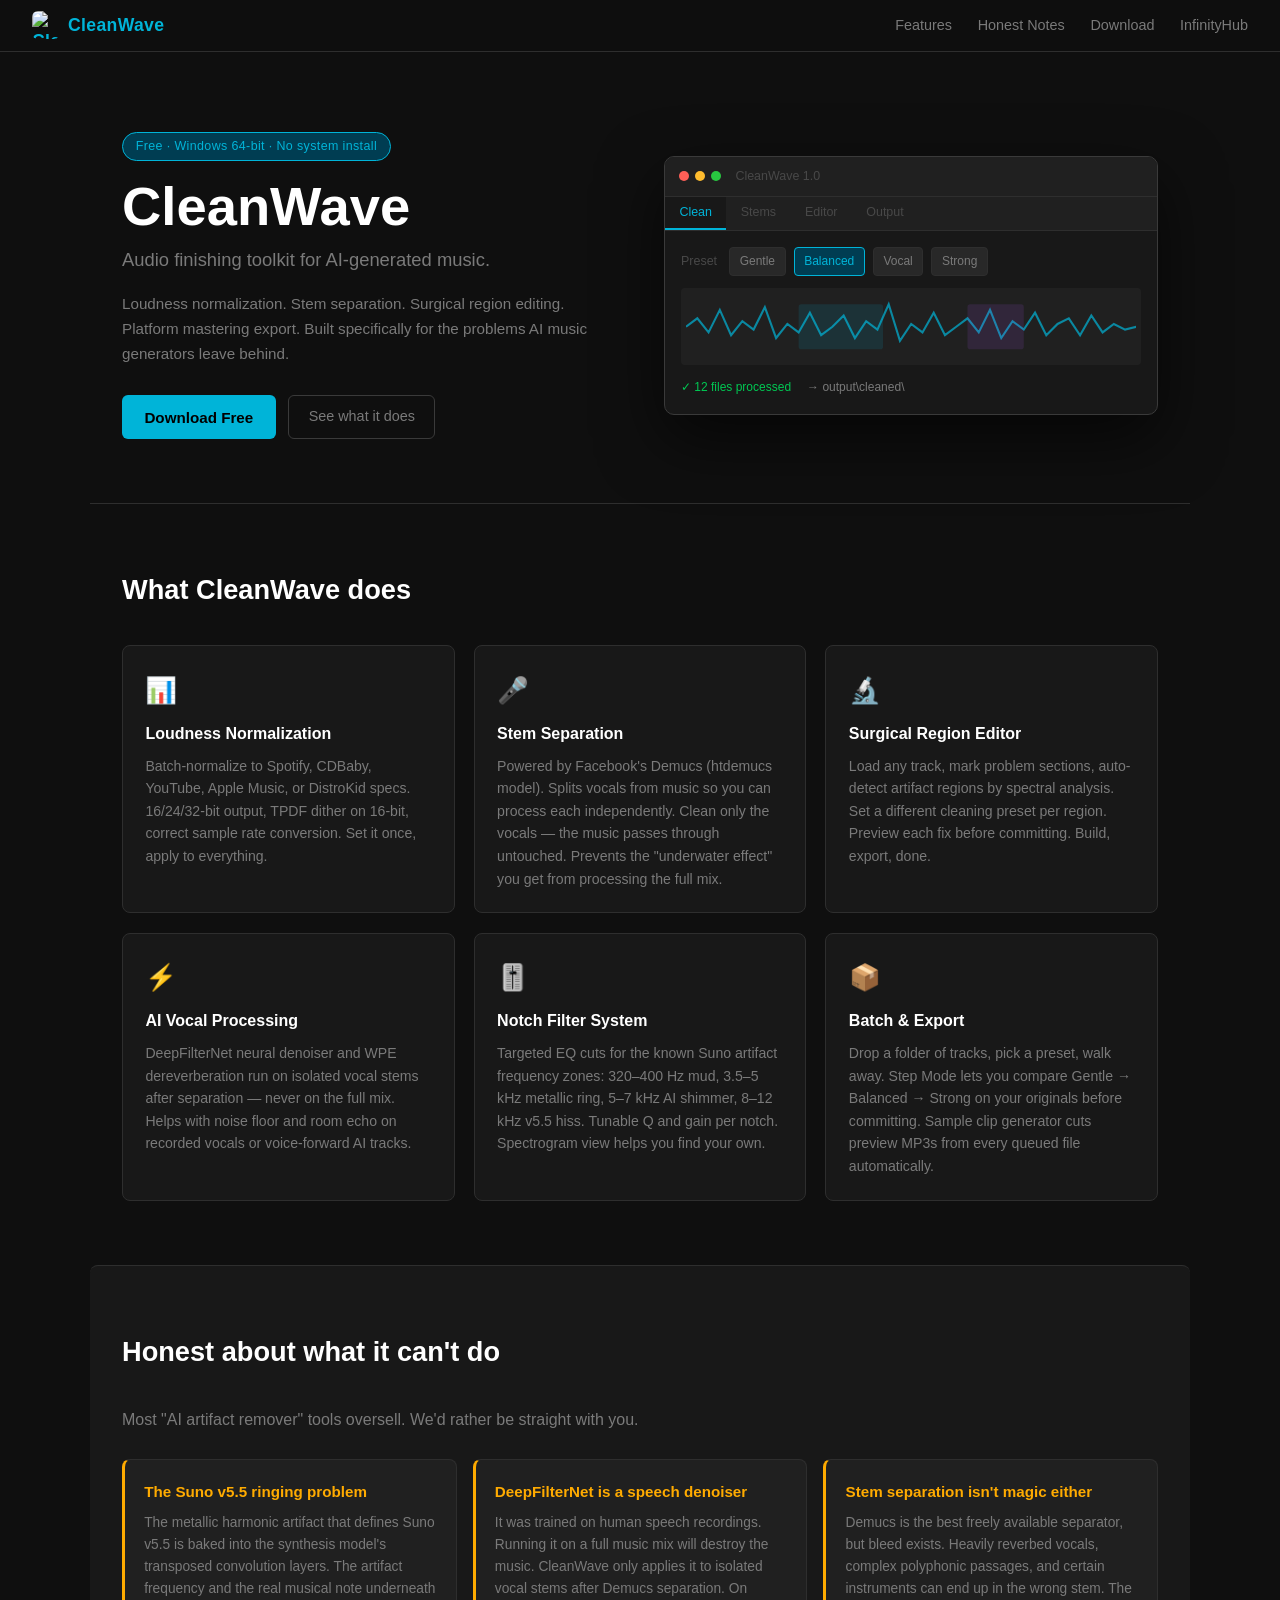
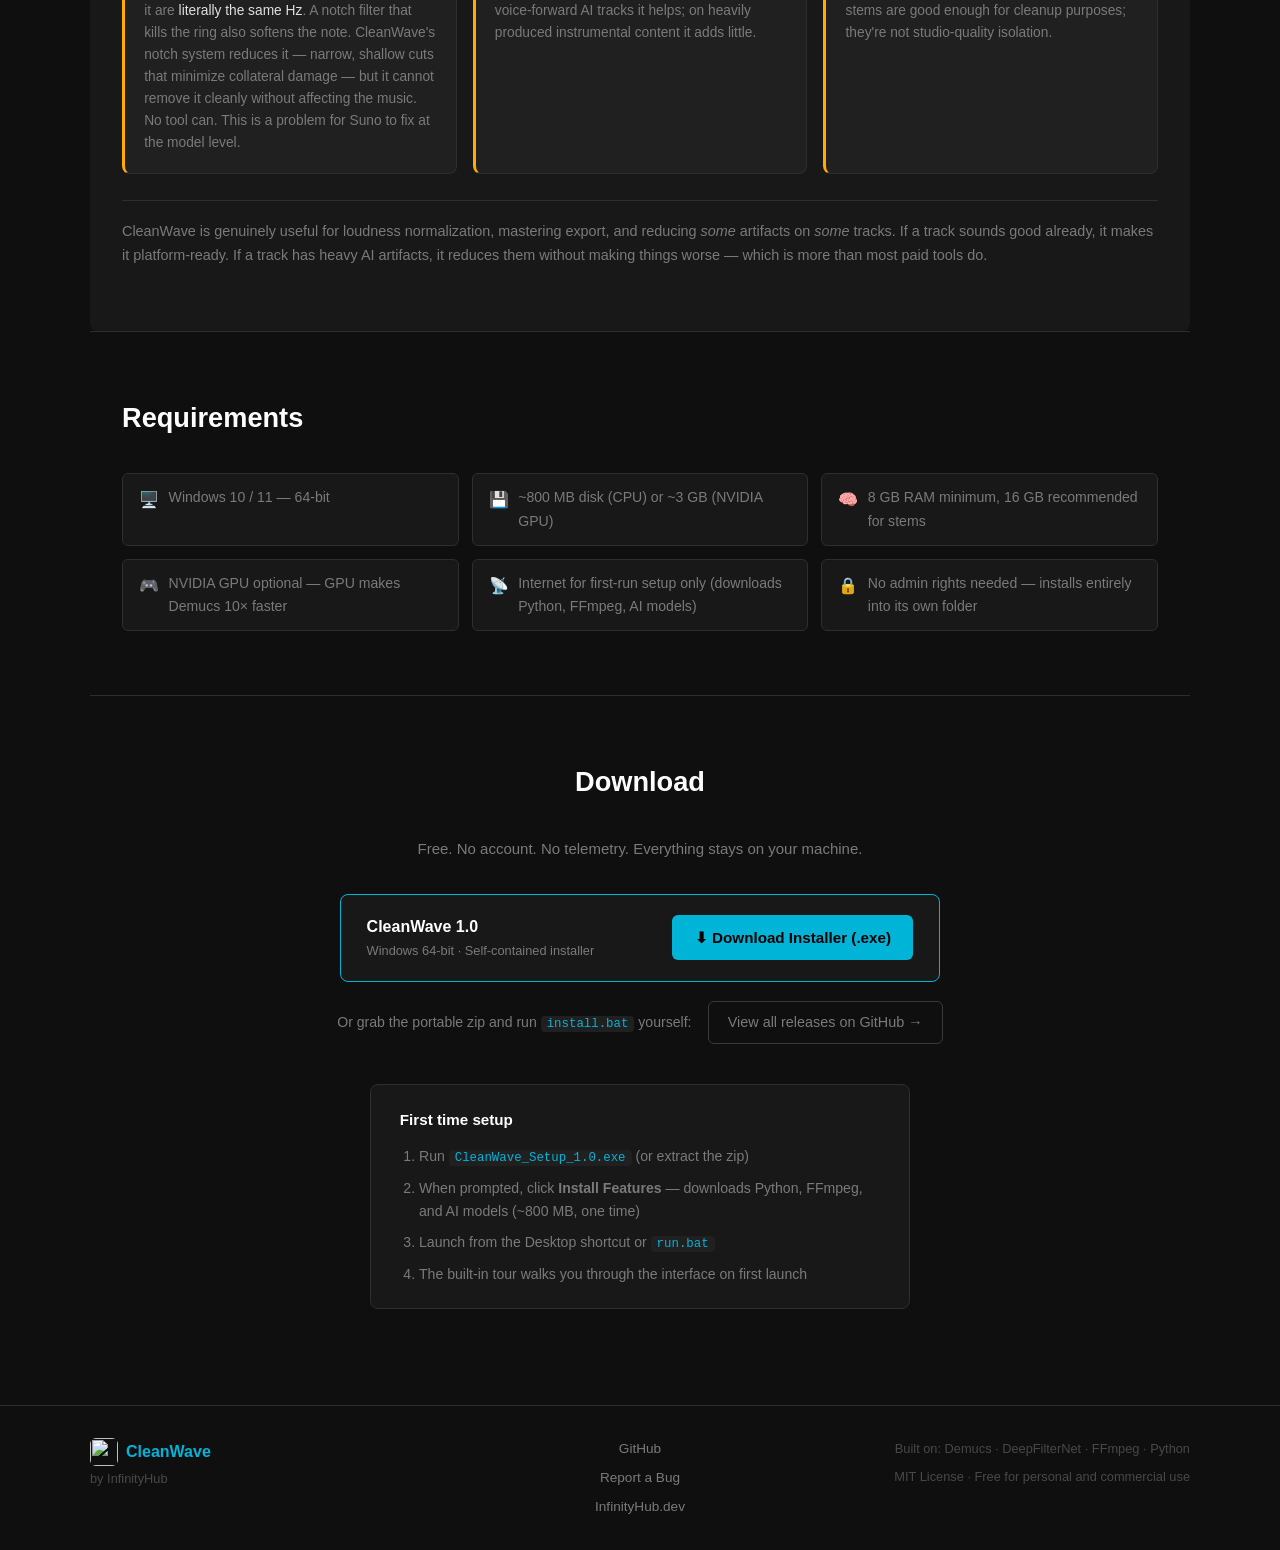
==== index.html @ 26fc247f "Add files via upload" ====
<!DOCTYPE html>
<html lang="en">
<head>
  <meta charset="UTF-8" />
  <meta name="viewport" content="width=device-width, initial-scale=1.0" />
  <title>CleanWave — Audio Finishing for AI Music</title>
  <meta name="description" content="CleanWave is a free Windows toolkit for finishing AI-generated music. Loudness normalization, stem separation, surgical editing, and mastering export." />
  <!-- Open Graph -->
  <meta property="og:title" content="CleanWave — Audio Finishing for AI Music" />
  <meta property="og:description" content="Free Windows toolkit for finishing AI-generated music. Loudness normalization, stem separation, surgical editing, and mastering export." />
  <meta property="og:image" content="https://cleanwave.infinityhub.dev/assets/og-image.png" />
  <meta property="og:url" content="https://cleanwave.infinityhub.dev" />
  <meta property="og:type" content="website" />
  <meta name="twitter:card" content="summary_large_image" />
  <link rel="stylesheet" href="style.css" />
  <link rel="icon" type="image/png" href="assets/favicon.png" />
</head>
<body>

  <!-- ── Nav ──────────────────────────────────────────────────────────── -->
  <nav>
    <a href="#" class="nav-logo">
      <img src="assets/logo.png" alt="CleanWave" class="nav-logo-img" />
      CleanWave
    </a>
    <div class="nav-links">
      <a href="#features">Features</a>
      <a href="#honest">Honest Notes</a>
      <a href="#download">Download</a>
      <a href="https://infinityhub.dev" target="_blank">InfinityHub</a>
    </div>
  </nav>

  <!-- ── Hero ─────────────────────────────────────────────────────────── -->
  <section class="hero">
    <div class="hero-inner">
      <div class="badge">Free · Windows 64-bit · No system install</div>
      <h1>CleanWave</h1>
      <p class="tagline">Audio finishing toolkit for AI-generated music.</p>
      <p class="sub">
        Loudness normalization. Stem separation. Surgical region editing.
        Platform mastering export. Built specifically for the problems
        AI music generators leave behind.
      </p>
      <div class="hero-actions">
        <a href="#download" class="btn-primary">Download Free</a>
        <a href="#features" class="btn-secondary">See what it does</a>
      </div>
    </div>
    <div class="hero-visual" aria-hidden="true">
      <div class="mock-window">
        <div class="mock-titlebar">
          <span class="mock-dot red"></span>
          <span class="mock-dot amber"></span>
          <span class="mock-dot green"></span>
          <span class="mock-title">CleanWave 1.0</span>
        </div>
        <div class="mock-tabs">
          <span class="mock-tab active">Clean</span>
          <span class="mock-tab">Stems</span>
          <span class="mock-tab">Editor</span>
          <span class="mock-tab">Output</span>
        </div>
        <div class="mock-body">
          <div class="mock-preset-row">
            <span class="mock-label">Preset</span>
            <span class="mock-chip">Gentle</span>
            <span class="mock-chip active">Balanced</span>
            <span class="mock-chip">Vocal</span>
            <span class="mock-chip">Strong</span>
          </div>
          <div class="mock-waveform">
            <svg viewBox="0 0 320 48" xmlns="http://www.w3.org/2000/svg">
              <polyline points="0,24 8,18 16,28 24,12 32,30 40,20 48,26 56,10 64,32 72,22 80,28 88,14 96,30 104,24 112,16 120,32 128,20 136,26 144,8 152,34 160,22 168,28 176,14 184,30 192,24 200,18 208,28 216,12 224,32 232,20 240,26 248,14 256,30 264,22 272,18 280,30 288,16 296,28 304,22 312,26 320,24"
                fill="none" stroke="#00b4d8" stroke-width="1.5" opacity="0.7"/>
              <rect x="80" y="8" width="60" height="32" fill="#00b4d8" opacity="0.12" rx="2"/>
              <rect x="200" y="8" width="40" height="32" fill="#a855f7" opacity="0.12" rx="2"/>
            </svg>
          </div>
          <div class="mock-stat-row">
            <span class="mock-stat green">✓ 12 files processed</span>
            <span class="mock-stat">→ output\cleaned\</span>
          </div>
        </div>
      </div>
    </div>
  </section>

  <!-- ── Features ─────────────────────────────────────────────────────── -->
  <section id="features" class="section">
    <h2>What CleanWave does</h2>
    <div class="feature-grid">

      <div class="feature-card">
        <div class="feat-icon">📊</div>
        <h3>Loudness Normalization</h3>
        <p>Batch-normalize to Spotify, CDBaby, YouTube, Apple Music, or DistroKid specs.
           16/24/32-bit output, TPDF dither on 16-bit, correct sample rate conversion.
           Set it once, apply to everything.</p>
      </div>

      <div class="feature-card">
        <div class="feat-icon">🎤</div>
        <h3>Stem Separation</h3>
        <p>Powered by Facebook's Demucs (htdemucs model). Splits vocals from music so
           you can process each independently. Clean only the vocals — the music
           passes through untouched. Prevents the "underwater effect" you get from
           processing the full mix.</p>
      </div>

      <div class="feature-card">
        <div class="feat-icon">🔬</div>
        <h3>Surgical Region Editor</h3>
        <p>Load any track, mark problem sections, auto-detect artifact regions by
           spectral analysis. Set a different cleaning preset per region. Preview
           each fix before committing. Build, export, done.</p>
      </div>

      <div class="feature-card">
        <div class="feat-icon">⚡</div>
        <h3>AI Vocal Processing</h3>
        <p>DeepFilterNet neural denoiser and WPE dereverberation run on isolated vocal
           stems after separation — never on the full mix. Helps with noise floor and
           room echo on recorded vocals or voice-forward AI tracks.</p>
      </div>

      <div class="feature-card">
        <div class="feat-icon">🎚️</div>
        <h3>Notch Filter System</h3>
        <p>Targeted EQ cuts for the known Suno artifact frequency zones:
           320–400 Hz mud, 3.5–5 kHz metallic ring, 5–7 kHz AI shimmer,
           8–12 kHz v5.5 hiss. Tunable Q and gain per notch.
           Spectrogram view helps you find your own.</p>
      </div>

      <div class="feature-card">
        <div class="feat-icon">📦</div>
        <h3>Batch &amp; Export</h3>
        <p>Drop a folder of tracks, pick a preset, walk away.
           Step Mode lets you compare Gentle → Balanced → Strong on your originals
           before committing. Sample clip generator cuts preview MP3s from every
           queued file automatically.</p>
      </div>

    </div>
  </section>

  <!-- ── Honest notes ──────────────────────────────────────────────────── -->
  <section id="honest" class="section honest-section">
    <h2>Honest about what it can't do</h2>
    <p class="honest-intro">
      Most "AI artifact remover" tools oversell. We'd rather be straight with you.
    </p>
    <div class="honest-grid">
      <div class="honest-card">
        <h3>The Suno v5.5 ringing problem</h3>
        <p>The metallic harmonic artifact that defines Suno v5.5 is baked into the
           synthesis model's transposed convolution layers. The artifact frequency and
           the real musical note underneath it are <em>literally the same Hz</em>. A notch
           filter that kills the ring also softens the note. CleanWave's notch system
           reduces it — narrow, shallow cuts that minimize collateral damage — but it
           cannot remove it cleanly without affecting the music. No tool can. This is
           a problem for Suno to fix at the model level.</p>
      </div>
      <div class="honest-card">
        <h3>DeepFilterNet is a speech denoiser</h3>
        <p>It was trained on human speech recordings. Running it on a full music mix
           will destroy the music. CleanWave only applies it to isolated vocal stems
           after Demucs separation. On voice-forward AI tracks it helps; on heavily
           produced instrumental content it adds little.</p>
      </div>
      <div class="honest-card">
        <h3>Stem separation isn't magic either</h3>
        <p>Demucs is the best freely available separator, but bleed exists. Heavily
           reverbed vocals, complex polyphonic passages, and certain instruments can
           end up in the wrong stem. The stems are good enough for cleanup purposes;
           they're not studio-quality isolation.</p>
      </div>
    </div>
    <p class="honest-close">
      CleanWave is genuinely useful for loudness normalization, mastering export, and
      reducing <em>some</em> artifacts on <em>some</em> tracks. If a track sounds good
      already, it makes it platform-ready. If a track has heavy AI artifacts, it
      reduces them without making things worse — which is more than most paid tools do.
    </p>
  </section>

  <!-- ── Requirements ─────────────────────────────────────────────────── -->
  <section class="section req-section">
    <h2>Requirements</h2>
    <div class="req-grid">
      <div class="req-item">
        <span class="req-icon">🖥️</span>
        <span>Windows 10 / 11 — 64-bit</span>
      </div>
      <div class="req-item">
        <span class="req-icon">💾</span>
        <span>~800 MB disk (CPU) or ~3 GB (NVIDIA GPU)</span>
      </div>
      <div class="req-item">
        <span class="req-icon">🧠</span>
        <span>8 GB RAM minimum, 16 GB recommended for stems</span>
      </div>
      <div class="req-item">
        <span class="req-icon">🎮</span>
        <span>NVIDIA GPU optional — GPU makes Demucs 10× faster</span>
      </div>
      <div class="req-item">
        <span class="req-icon">📡</span>
        <span>Internet for first-run setup only (downloads Python, FFmpeg, AI models)</span>
      </div>
      <div class="req-item">
        <span class="req-icon">🔒</span>
        <span>No admin rights needed — installs entirely into its own folder</span>
      </div>
    </div>
  </section>

  <!-- ── Download ──────────────────────────────────────────────────────── -->
  <section id="download" class="section download-section">
    <h2>Download</h2>
    <p>Free. No account. No telemetry. Everything stays on your machine.</p>

    <div class="download-box">
      <div class="dl-info">
        <span class="dl-name">CleanWave 1.0</span>
        <span class="dl-meta">Windows 64-bit · Self-contained installer</span>
      </div>
      <a href="https://github.com/contactinfinitysolutionsllc-ops/CleanWave/releases/latest/download/CleanWave_Setup_1.0.exe"
         class="btn-primary dl-btn">
        ⬇ Download Installer (.exe)
      </a>
    </div>

    <div class="dl-alt">
      <p>Or grab the portable zip and run <code>install.bat</code> yourself:</p>
      <a href="https://github.com/contactinfinitysolutionsllc-ops/CleanWave/releases/latest"
         class="btn-secondary">View all releases on GitHub →</a>
    </div>

    <div class="setup-steps">
      <h3>First time setup</h3>
      <ol>
        <li>Run <code>CleanWave_Setup_1.0.exe</code> (or extract the zip)</li>
        <li>When prompted, click <strong>Install Features</strong> — downloads Python, FFmpeg, and AI models (~800 MB, one time)</li>
        <li>Launch from the Desktop shortcut or <code>run.bat</code></li>
        <li>The built-in tour walks you through the interface on first launch</li>
      </ol>
    </div>
  </section>

  <!-- ── Footer ───────────────────────────────────────────────────────── -->
  <footer>
    <div class="footer-inner">
      <div class="footer-left">
        <span class="footer-logo">
          <img src="assets/logo.png" alt="" class="nav-logo-img" />
          CleanWave
        </span>
        <span class="footer-sub">by <a href="https://infinityhub.dev" target="_blank">InfinityHub</a></span>
      </div>
      <div class="footer-links">
        <a href="https://github.com/contactinfinitysolutionsllc-ops/CleanWave" target="_blank">GitHub</a>
        <a href="https://github.com/contactinfinitysolutionsllc-ops/CleanWave/issues" target="_blank">Report a Bug</a>
        <a href="https://infinityhub.dev" target="_blank">InfinityHub.dev</a>
      </div>
      <div class="footer-right">
        <p>Built on: <a href="https://github.com/facebookresearch/demucs" target="_blank">Demucs</a> ·
           <a href="https://github.com/Rikorose/DeepFilterNet" target="_blank">DeepFilterNet</a> ·
           <a href="https://ffmpeg.org" target="_blank">FFmpeg</a> · Python</p>
        <p class="footer-license">MIT License · Free for personal and commercial use</p>
      </div>
    </div>
  </footer>

</body>
</html>
---- style.css ----
/* ── Reset & base ─────────────────────────────────────────────────────── */
*, *::before, *::after { box-sizing: border-box; margin: 0; padding: 0; }

:root {
  --bg:         #0f0f0f;
  --panel:      #181818;
  --panel2:     #202020;
  --panel3:     #282828;
  --border:     #2e2e2e;
  --border2:    #3a3a3a;
  --accent:     #00b4d8;
  --accent-dim: #003d52;
  --purple:     #a855f7;
  --green:      #00c853;
  --amber:      #ffab00;
  --red:        #ff4444;
  --txt:        #e0e0e0;
  --txt2:       #7a7a7a;
  --txt3:       #484848;
  --radius:     8px;
  --font:       -apple-system, BlinkMacSystemFont, "Segoe UI", Roboto, sans-serif;
  --mono:       "Courier New", "Consolas", monospace;
}

html { scroll-behavior: smooth; }

body {
  background: var(--bg);
  color: var(--txt);
  font-family: var(--font);
  font-size: 15px;
  line-height: 1.65;
  -webkit-font-smoothing: antialiased;
}

a { color: var(--accent); text-decoration: none; }
a:hover { text-decoration: underline; }
code {
  font-family: var(--mono);
  background: var(--panel2);
  color: var(--accent);
  padding: 1px 6px;
  border-radius: 4px;
  font-size: 0.88em;
}

/* ── Nav ──────────────────────────────────────────────────────────────── */
nav {
  position: sticky;
  top: 0;
  z-index: 100;
  display: flex;
  align-items: center;
  justify-content: space-between;
  padding: 0 2rem;
  height: 52px;
  background: rgba(15,15,15,0.92);
  backdrop-filter: blur(12px);
  border-bottom: 1px solid var(--border);
}

.nav-logo {
  display: flex;
  align-items: center;
  gap: 0.5rem;
  font-size: 1.1rem;
  font-weight: 700;
  color: var(--accent);
  letter-spacing: 0.02em;
  text-decoration: none;
}
.nav-logo:hover { text-decoration: none; }
.nav-logo-img {
  width: 28px;
  height: 28px;
  border-radius: 6px;
  object-fit: cover;
}

.nav-links { display: flex; gap: 1.6rem; }
.nav-links a {
  color: var(--txt2);
  font-size: 0.9rem;
  transition: color 0.15s;
}
.nav-links a:hover { color: var(--txt); text-decoration: none; }

/* ── Buttons ──────────────────────────────────────────────────────────── */
.btn-primary {
  display: inline-block;
  background: var(--accent);
  color: #000;
  font-weight: 700;
  font-size: 0.95rem;
  padding: 0.6rem 1.4rem;
  border-radius: 6px;
  transition: background 0.15s, transform 0.1s;
}
.btn-primary:hover {
  background: #00caf0;
  text-decoration: none;
  transform: translateY(-1px);
}

.btn-secondary {
  display: inline-block;
  background: transparent;
  color: var(--txt2);
  font-size: 0.9rem;
  padding: 0.55rem 1.2rem;
  border: 1px solid var(--border2);
  border-radius: 6px;
  transition: color 0.15s, border-color 0.15s;
}
.btn-secondary:hover {
  color: var(--txt);
  border-color: var(--txt2);
  text-decoration: none;
}

/* ── Hero ─────────────────────────────────────────────────────────────── */
.hero {
  display: grid;
  grid-template-columns: 1fr 1fr;
  gap: 3rem;
  align-items: center;
  max-width: 1100px;
  margin: 0 auto;
  padding: 5rem 2rem 4rem;
}

.badge {
  display: inline-block;
  font-size: 0.78rem;
  color: var(--accent);
  background: var(--accent-dim);
  border: 1px solid var(--accent);
  border-radius: 20px;
  padding: 0.2rem 0.8rem;
  margin-bottom: 1rem;
  letter-spacing: 0.03em;
}

.hero h1 {
  font-size: clamp(2.4rem, 5vw, 3.4rem);
  font-weight: 800;
  line-height: 1.1;
  color: #fff;
  margin-bottom: 0.5rem;
}

.tagline {
  font-size: 1.15rem;
  color: var(--txt2);
  margin-bottom: 1rem;
}

.sub {
  font-size: 0.95rem;
  color: var(--txt2);
  max-width: 480px;
  margin-bottom: 1.8rem;
}

.hero-actions { display: flex; gap: 0.8rem; flex-wrap: wrap; }

/* ── Mock window ──────────────────────────────────────────────────────── */
.mock-window {
  background: var(--panel);
  border: 1px solid var(--border2);
  border-radius: 10px;
  overflow: hidden;
  box-shadow: 0 24px 64px rgba(0,0,0,0.6);
}

.mock-titlebar {
  display: flex;
  align-items: center;
  gap: 6px;
  padding: 0.55rem 0.9rem;
  background: var(--panel2);
  border-bottom: 1px solid var(--border);
}

.mock-dot {
  width: 10px; height: 10px;
  border-radius: 50%;
}
.mock-dot.red   { background: #ff5f57; }
.mock-dot.amber { background: #febc2e; }
.mock-dot.green { background: #28c840; }

.mock-title {
  margin-left: 8px;
  font-size: 0.78rem;
  color: var(--txt3);
}

.mock-tabs {
  display: flex;
  gap: 0;
  background: var(--panel2);
  border-bottom: 1px solid var(--border);
}

.mock-tab {
  padding: 0.35rem 0.9rem;
  font-size: 0.78rem;
  color: var(--txt3);
  cursor: default;
}
.mock-tab.active {
  color: var(--accent);
  border-bottom: 2px solid var(--accent);
  background: var(--panel);
}

.mock-body { padding: 1rem; }

.mock-preset-row {
  display: flex;
  align-items: center;
  gap: 0.5rem;
  margin-bottom: 0.8rem;
}
.mock-label { font-size: 0.78rem; color: var(--txt3); margin-right: 4px; }
.mock-chip {
  font-size: 0.75rem;
  padding: 0.2rem 0.6rem;
  border-radius: 4px;
  background: var(--panel3);
  color: var(--txt2);
  border: 1px solid var(--border);
}
.mock-chip.active {
  background: var(--accent-dim);
  color: var(--accent);
  border-color: var(--accent);
}

.mock-waveform {
  background: var(--panel2);
  border-radius: 4px;
  padding: 0.3rem;
  margin-bottom: 0.8rem;
}
.mock-waveform svg { width: 100%; height: auto; display: block; }

.mock-stat-row { display: flex; gap: 1rem; font-size: 0.75rem; }
.mock-stat { color: var(--txt2); }
.mock-stat.green { color: var(--green); }

/* ── Sections ─────────────────────────────────────────────────────────── */
.section {
  max-width: 1100px;
  margin: 0 auto;
  padding: 4rem 2rem;
  border-top: 1px solid var(--border);
}

.section h2 {
  font-size: 1.7rem;
  font-weight: 700;
  color: #fff;
  margin-bottom: 2rem;
}

/* ── Feature cards ────────────────────────────────────────────────────── */
.feature-grid {
  display: grid;
  grid-template-columns: repeat(auto-fill, minmax(300px, 1fr));
  gap: 1.2rem;
}

.feature-card {
  background: var(--panel);
  border: 1px solid var(--border);
  border-radius: var(--radius);
  padding: 1.4rem;
  transition: border-color 0.2s;
}
.feature-card:hover { border-color: var(--border2); }

.feat-icon { font-size: 1.6rem; margin-bottom: 0.6rem; }

.feature-card h3 {
  font-size: 1rem;
  font-weight: 600;
  color: #fff;
  margin-bottom: 0.5rem;
}

.feature-card p {
  font-size: 0.88rem;
  color: var(--txt2);
  line-height: 1.6;
}

/* ── Honest section ───────────────────────────────────────────────────── */
.honest-section { background: var(--panel); border-radius: var(--radius); }

.honest-intro {
  font-size: 1rem;
  color: var(--txt2);
  margin-bottom: 1.6rem;
}

.honest-grid {
  display: grid;
  grid-template-columns: repeat(auto-fill, minmax(280px, 1fr));
  gap: 1rem;
  margin-bottom: 1.6rem;
}

.honest-card {
  background: var(--panel2);
  border: 1px solid var(--border);
  border-left: 3px solid var(--amber);
  border-radius: var(--radius);
  padding: 1.2rem;
}

.honest-card h3 {
  font-size: 0.95rem;
  font-weight: 600;
  color: var(--amber);
  margin-bottom: 0.5rem;
}

.honest-card p {
  font-size: 0.86rem;
  color: var(--txt2);
  line-height: 1.6;
}

.honest-card em { color: var(--txt); font-style: normal; }

.honest-close {
  font-size: 0.9rem;
  color: var(--txt2);
  border-top: 1px solid var(--border);
  padding-top: 1.2rem;
}

/* ── Requirements ─────────────────────────────────────────────────────── */
.req-section { }

.req-grid {
  display: grid;
  grid-template-columns: repeat(auto-fill, minmax(260px, 1fr));
  gap: 0.8rem;
}

.req-item {
  display: flex;
  align-items: flex-start;
  gap: 0.6rem;
  font-size: 0.88rem;
  color: var(--txt2);
  background: var(--panel);
  border: 1px solid var(--border);
  border-radius: 6px;
  padding: 0.75rem 1rem;
}

.req-icon { font-size: 1rem; flex-shrink: 0; margin-top: 1px; }

/* ── Download ─────────────────────────────────────────────────────────── */
.download-section { text-align: center; }
.download-section > p {
  color: var(--txt2);
  margin-bottom: 2rem;
}

.download-box {
  display: flex;
  align-items: center;
  justify-content: space-between;
  background: var(--panel);
  border: 1px solid var(--accent);
  border-radius: var(--radius);
  padding: 1.2rem 1.6rem;
  max-width: 600px;
  margin: 0 auto 1.2rem;
  gap: 1rem;
}

.dl-info { text-align: left; }
.dl-name { display: block; font-size: 1rem; font-weight: 600; color: #fff; }
.dl-meta { display: block; font-size: 0.8rem; color: var(--txt2); }
.dl-btn { white-space: nowrap; }

.dl-alt {
  display: flex;
  align-items: center;
  justify-content: center;
  gap: 1rem;
  flex-wrap: wrap;
  margin-bottom: 2.5rem;
}
.dl-alt p { color: var(--txt2); font-size: 0.88rem; }

.setup-steps {
  background: var(--panel);
  border: 1px solid var(--border);
  border-radius: var(--radius);
  padding: 1.4rem 1.8rem;
  max-width: 540px;
  margin: 0 auto;
  text-align: left;
}

.setup-steps h3 {
  font-size: 0.95rem;
  font-weight: 600;
  color: #fff;
  margin-bottom: 0.8rem;
}

.setup-steps ol {
  padding-left: 1.2rem;
  display: flex;
  flex-direction: column;
  gap: 0.5rem;
}

.setup-steps li {
  font-size: 0.88rem;
  color: var(--txt2);
}

/* ── Footer ───────────────────────────────────────────────────────────── */
footer {
  border-top: 1px solid var(--border);
  margin-top: 2rem;
  padding: 2rem;
}

.footer-inner {
  max-width: 1100px;
  margin: 0 auto;
  display: grid;
  grid-template-columns: 1fr auto 1fr;
  gap: 2rem;
  align-items: start;
}

.footer-logo {
  display: flex;
  align-items: center;
  gap: 0.5rem;
  font-size: 1rem;
  font-weight: 700;
  color: var(--accent);
}
.footer-sub { font-size: 0.8rem; color: var(--txt3); }
.footer-sub a { color: var(--txt3); }
.footer-sub a:hover { color: var(--txt2); }

.footer-links {
  display: flex;
  flex-direction: column;
  gap: 0.4rem;
  align-items: center;
}
.footer-links a { font-size: 0.85rem; color: var(--txt2); }
.footer-links a:hover { color: var(--txt); }

.footer-right { text-align: right; }
.footer-right p { font-size: 0.8rem; color: var(--txt3); }
.footer-right a { color: var(--txt3); }
.footer-right a:hover { color: var(--txt2); }
.footer-license { margin-top: 0.4rem; }

/* ── Responsive ───────────────────────────────────────────────────────── */
@media (max-width: 768px) {
  .hero {
    grid-template-columns: 1fr;
    padding: 3rem 1.2rem 2rem;
  }
  .hero-visual { display: none; }

  nav { padding: 0 1rem; }
  .nav-links { gap: 1rem; }

  .section { padding: 2.5rem 1.2rem; }

  .download-box {
    flex-direction: column;
    text-align: center;
  }
  .dl-info { text-align: center; }

  .footer-inner {
    grid-template-columns: 1fr;
    text-align: center;
  }
  .footer-right { text-align: center; }
  .footer-links { flex-direction: row; justify-content: center; flex-wrap: wrap; }
}
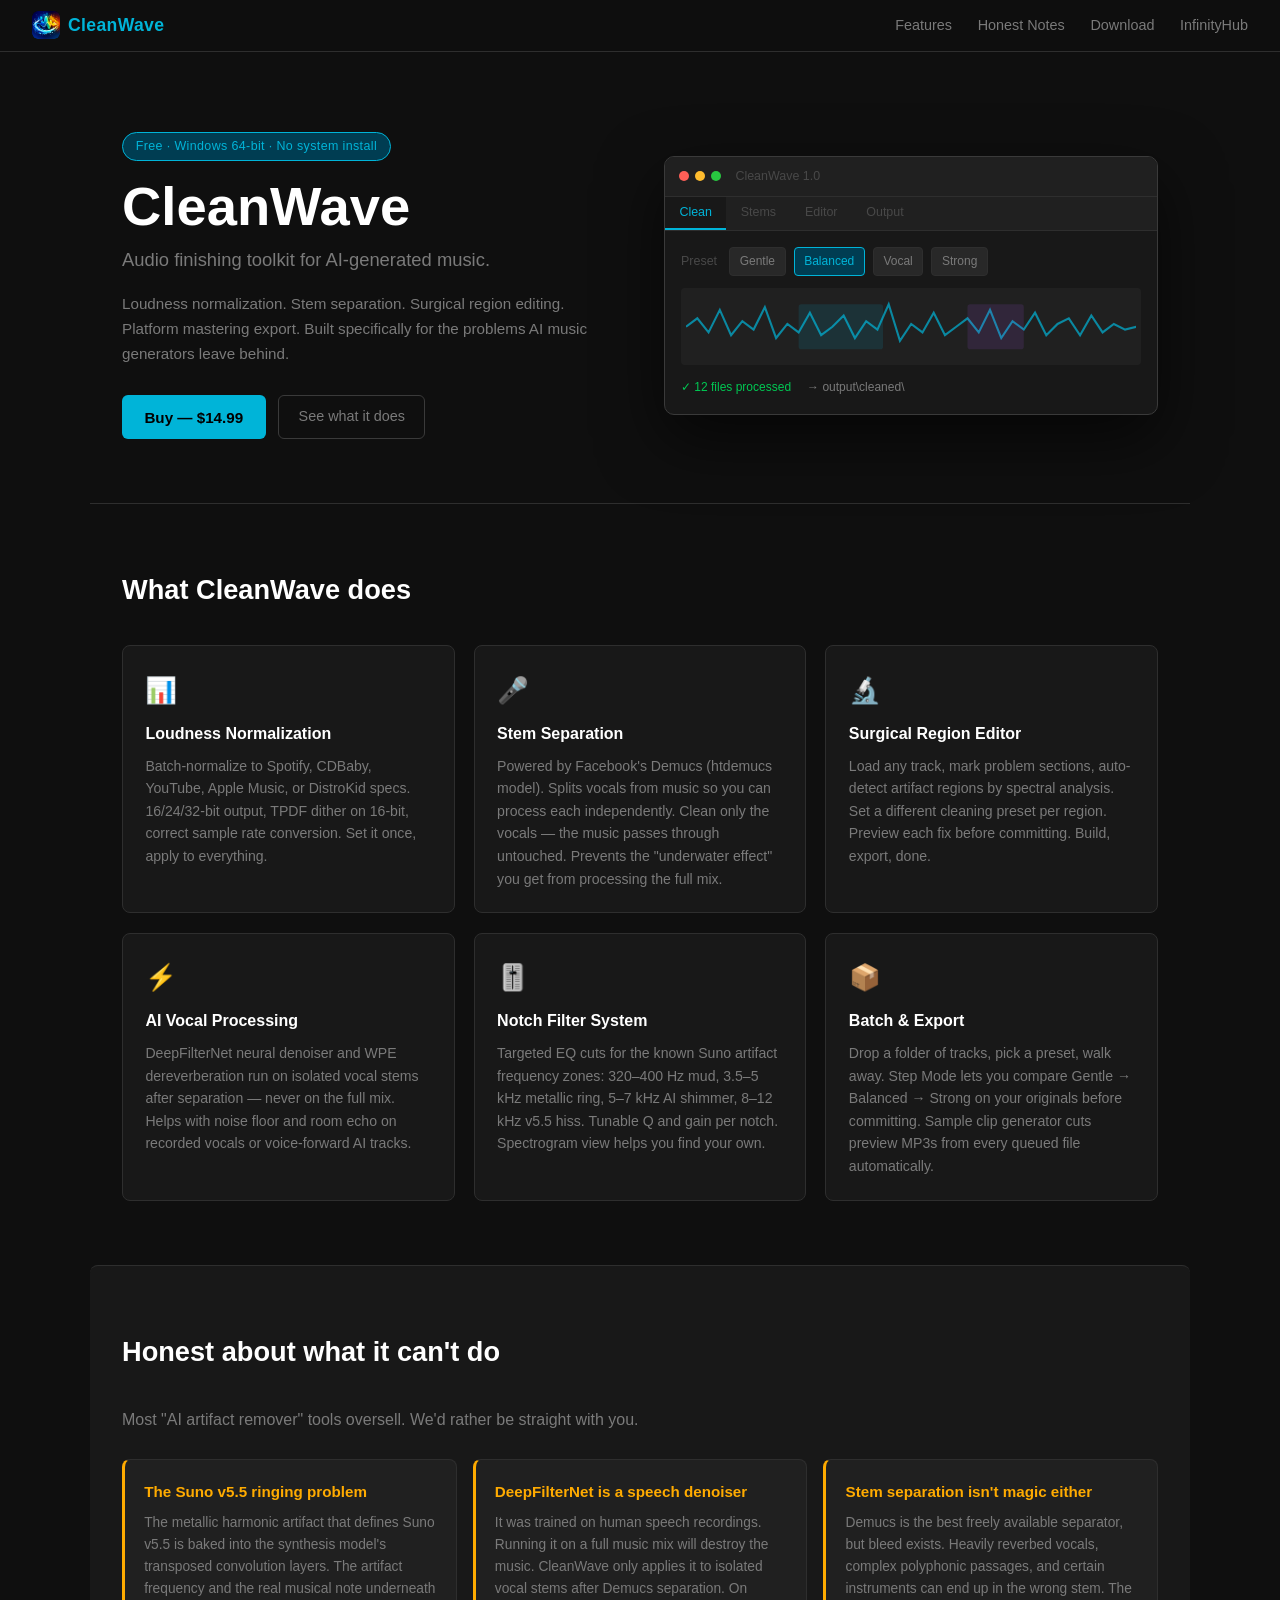
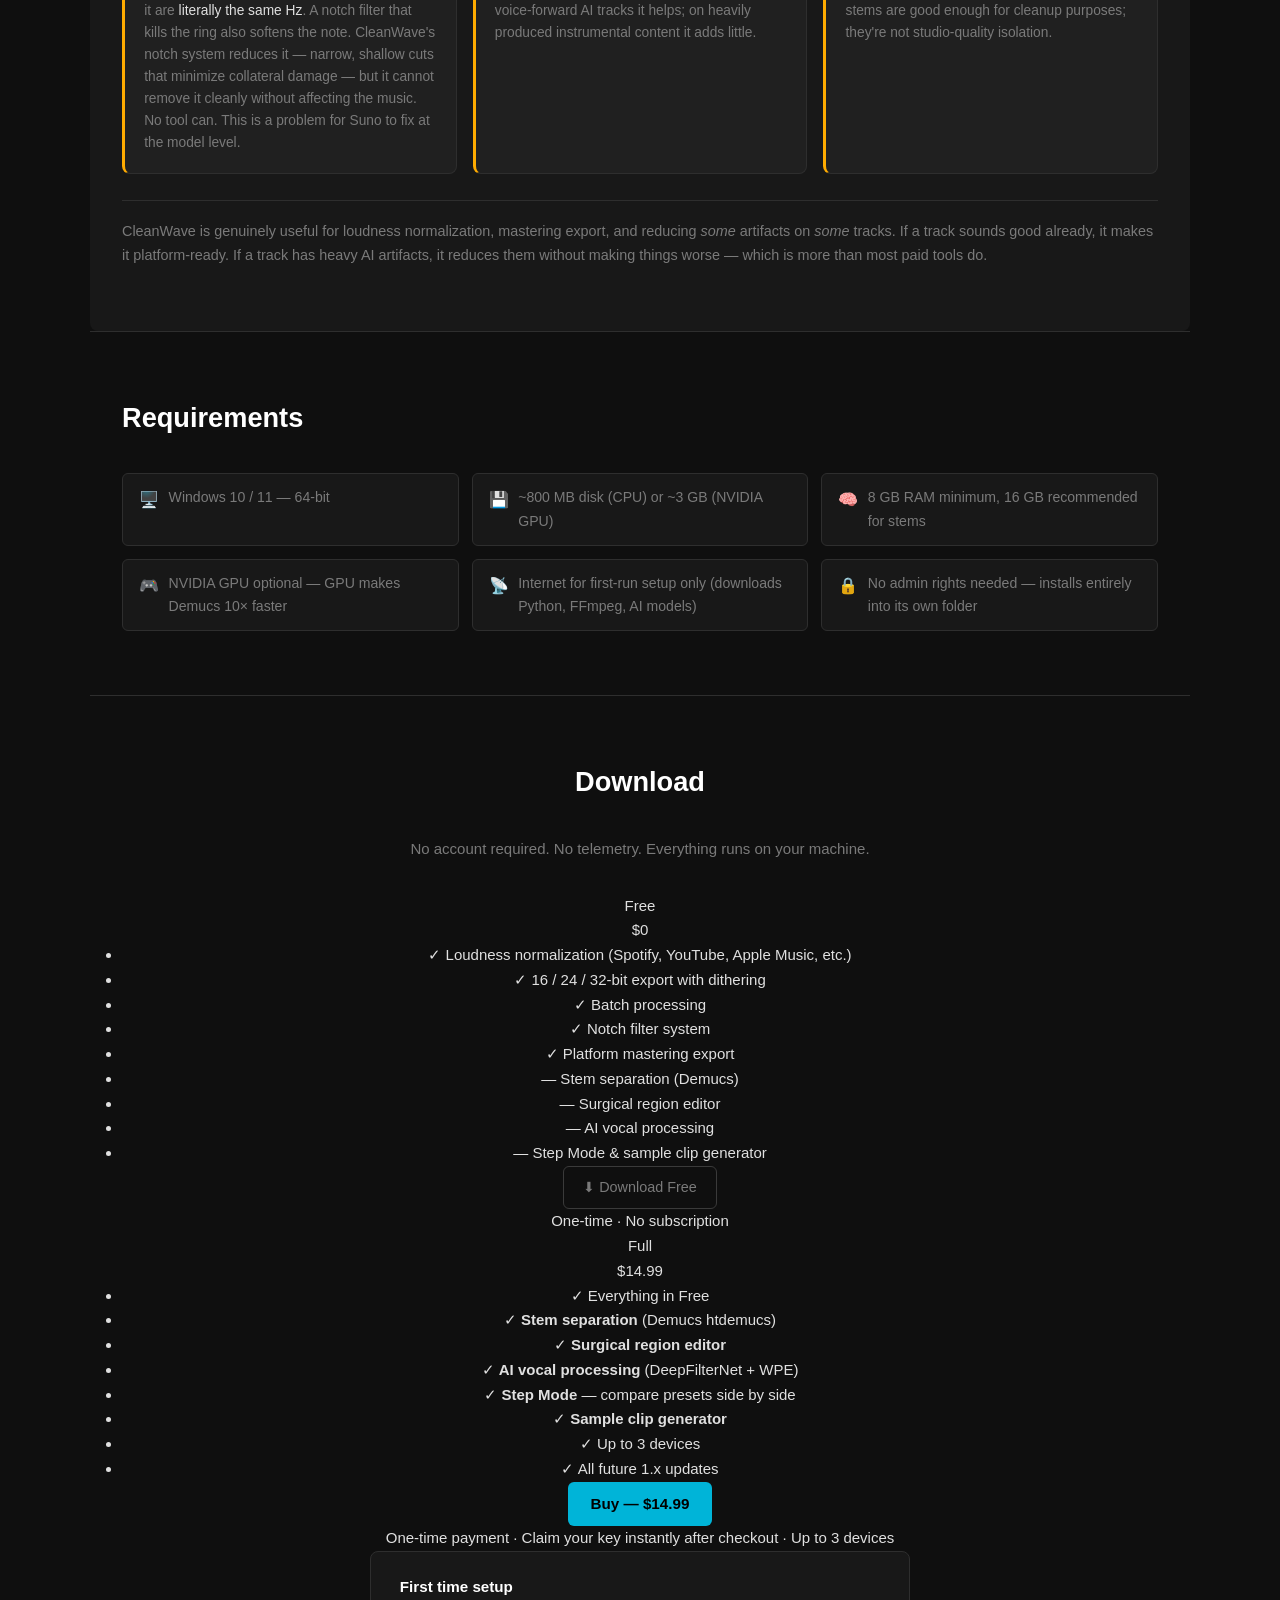
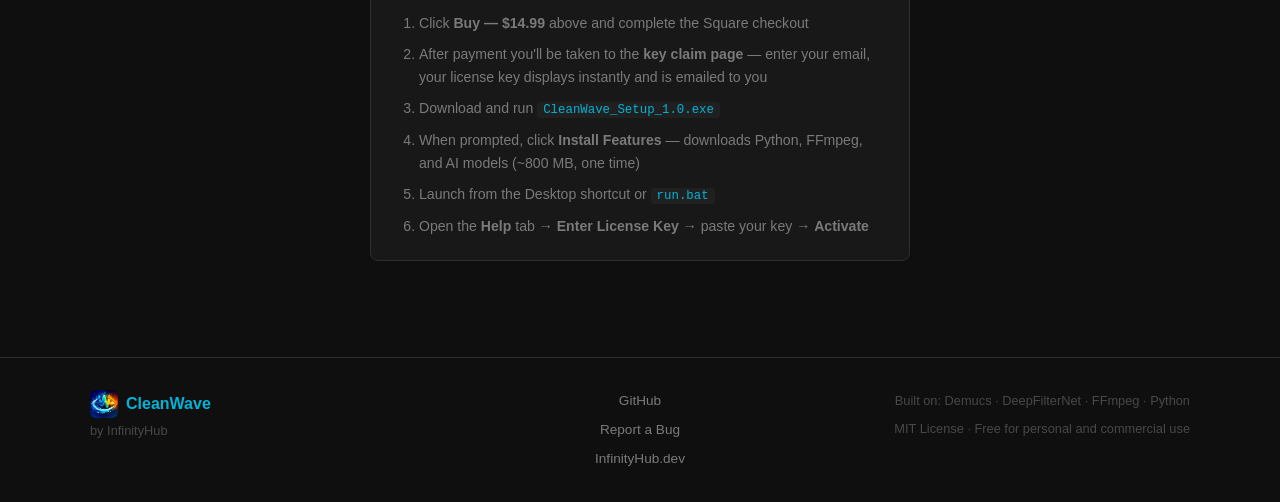
==== commit e5a9940f: "Add files via upload" ====
--- a/index.html
+++ b/index.html
@@ -43,7 +43,7 @@
         AI music generators leave behind.
       </p>
       <div class="hero-actions">
-        <a href="#download" class="btn-primary">Download Free</a>
+        <a href="https://square.link/u/hLCWFLm0" class="btn-primary">Buy — $14.99</a>
         <a href="#features" class="btn-secondary">See what it does</a>
       </div>
     </div>
@@ -219,32 +219,61 @@
   <!-- ── Download ──────────────────────────────────────────────────────── -->
   <section id="download" class="section download-section">
     <h2>Download</h2>
-    <p>Free. No account. No telemetry. Everything stays on your machine.</p>
-
-    <div class="download-box">
-      <div class="dl-info">
-        <span class="dl-name">CleanWave 1.0</span>
-        <span class="dl-meta">Windows 64-bit · Self-contained installer</span>
-      </div>
-      <a href="https://github.com/contactinfinitysolutionsllc-ops/CleanWave/releases/latest/download/CleanWave_Setup_1.0.exe"
-         class="btn-primary dl-btn">
-        ⬇ Download Installer (.exe)
-      </a>
-    </div>
-
-    <div class="dl-alt">
-      <p>Or grab the portable zip and run <code>install.bat</code> yourself:</p>
-      <a href="https://github.com/contactinfinitysolutionsllc-ops/CleanWave/releases/latest"
-         class="btn-secondary">View all releases on GitHub →</a>
+    <p>No account required. No telemetry. Everything runs on your machine.</p>
+
+    <div class="tier-grid">
+
+      <div class="tier-card tier-free">
+        <div class="tier-label">Free</div>
+        <div class="tier-price">$0</div>
+        <ul class="tier-features">
+          <li>✓ Loudness normalization (Spotify, YouTube, Apple Music, etc.)</li>
+          <li>✓ 16 / 24 / 32-bit export with dithering</li>
+          <li>✓ Batch processing</li>
+          <li>✓ Notch filter system</li>
+          <li>✓ Platform mastering export</li>
+          <li class="tier-locked">— Stem separation (Demucs)</li>
+          <li class="tier-locked">— Surgical region editor</li>
+          <li class="tier-locked">— AI vocal processing</li>
+          <li class="tier-locked">— Step Mode &amp; sample clip generator</li>
+        </ul>
+        <a href="https://github.com/contactinfinitysolutionsllc-ops/CleanWave/releases/latest/download/CleanWave_Setup_1.0.exe"
+           class="btn-secondary tier-btn">
+          ⬇ Download Free
+        </a>
+      </div>
+
+      <div class="tier-card tier-paid">
+        <div class="tier-badge-top">One-time · No subscription</div>
+        <div class="tier-label">Full</div>
+        <div class="tier-price">$14.99</div>
+        <ul class="tier-features">
+          <li>✓ Everything in Free</li>
+          <li>✓ <strong>Stem separation</strong> (Demucs htdemucs)</li>
+          <li>✓ <strong>Surgical region editor</strong></li>
+          <li>✓ <strong>AI vocal processing</strong> (DeepFilterNet + WPE)</li>
+          <li>✓ <strong>Step Mode</strong> — compare presets side by side</li>
+          <li>✓ <strong>Sample clip generator</strong></li>
+          <li>✓ Up to 3 devices</li>
+          <li>✓ All future 1.x updates</li>
+        </ul>
+        <a href="https://square.link/u/hLCWFLm0" class="btn-primary tier-btn">
+          Buy — $14.99
+        </a>
+        <p class="tier-note">One-time payment · Claim your key instantly after checkout · Up to 3 devices</p>
+      </div>
+
     </div>
 
     <div class="setup-steps">
       <h3>First time setup</h3>
       <ol>
-        <li>Run <code>CleanWave_Setup_1.0.exe</code> (or extract the zip)</li>
+        <li>Click <strong>Buy — $14.99</strong> above and complete the Square checkout</li>
+        <li>After payment you'll be taken to the <strong>key claim page</strong> — enter your email, your license key displays instantly and is emailed to you</li>
+        <li>Download and run <code>CleanWave_Setup_1.0.exe</code></li>
         <li>When prompted, click <strong>Install Features</strong> — downloads Python, FFmpeg, and AI models (~800 MB, one time)</li>
         <li>Launch from the Desktop shortcut or <code>run.bat</code></li>
-        <li>The built-in tour walks you through the interface on first launch</li>
+        <li>Open the <strong>Help</strong> tab → <strong>Enter License Key</strong> → paste your key → <strong>Activate</strong></li>
       </ol>
     </div>
   </section>
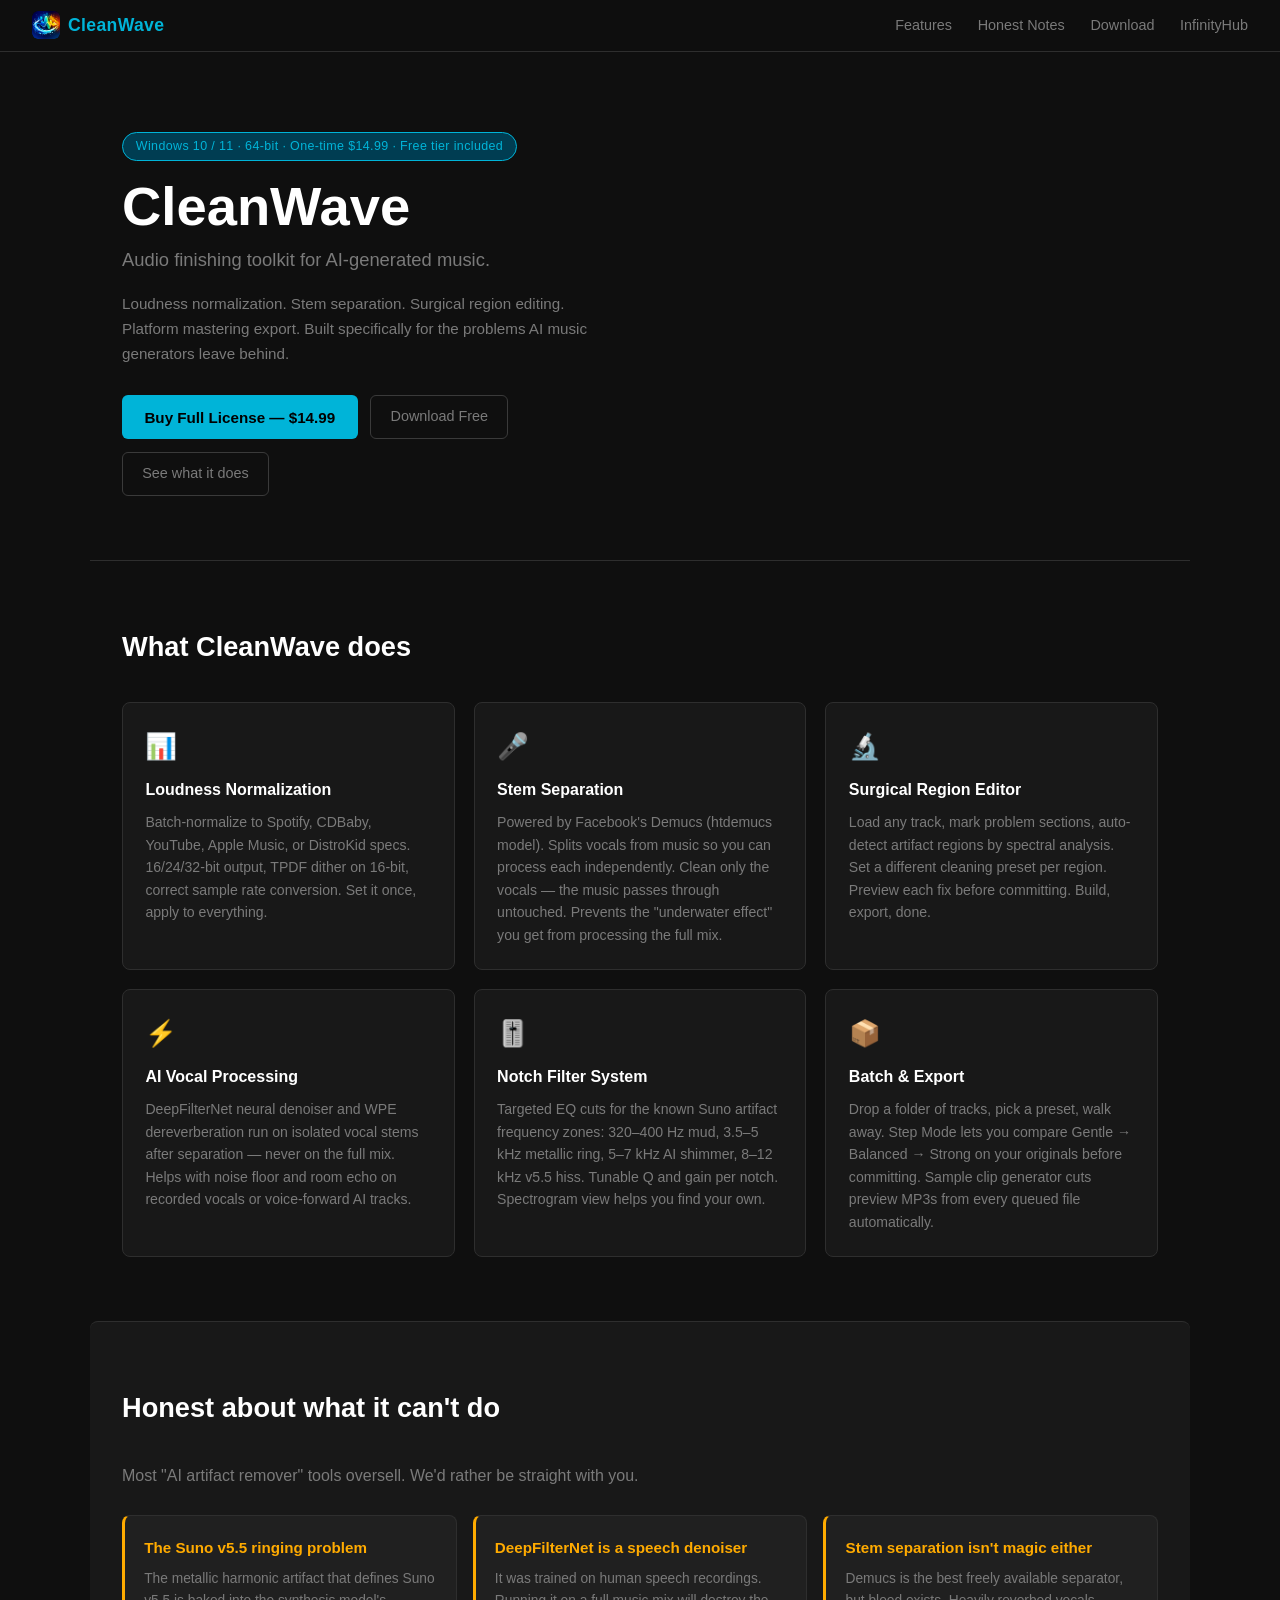
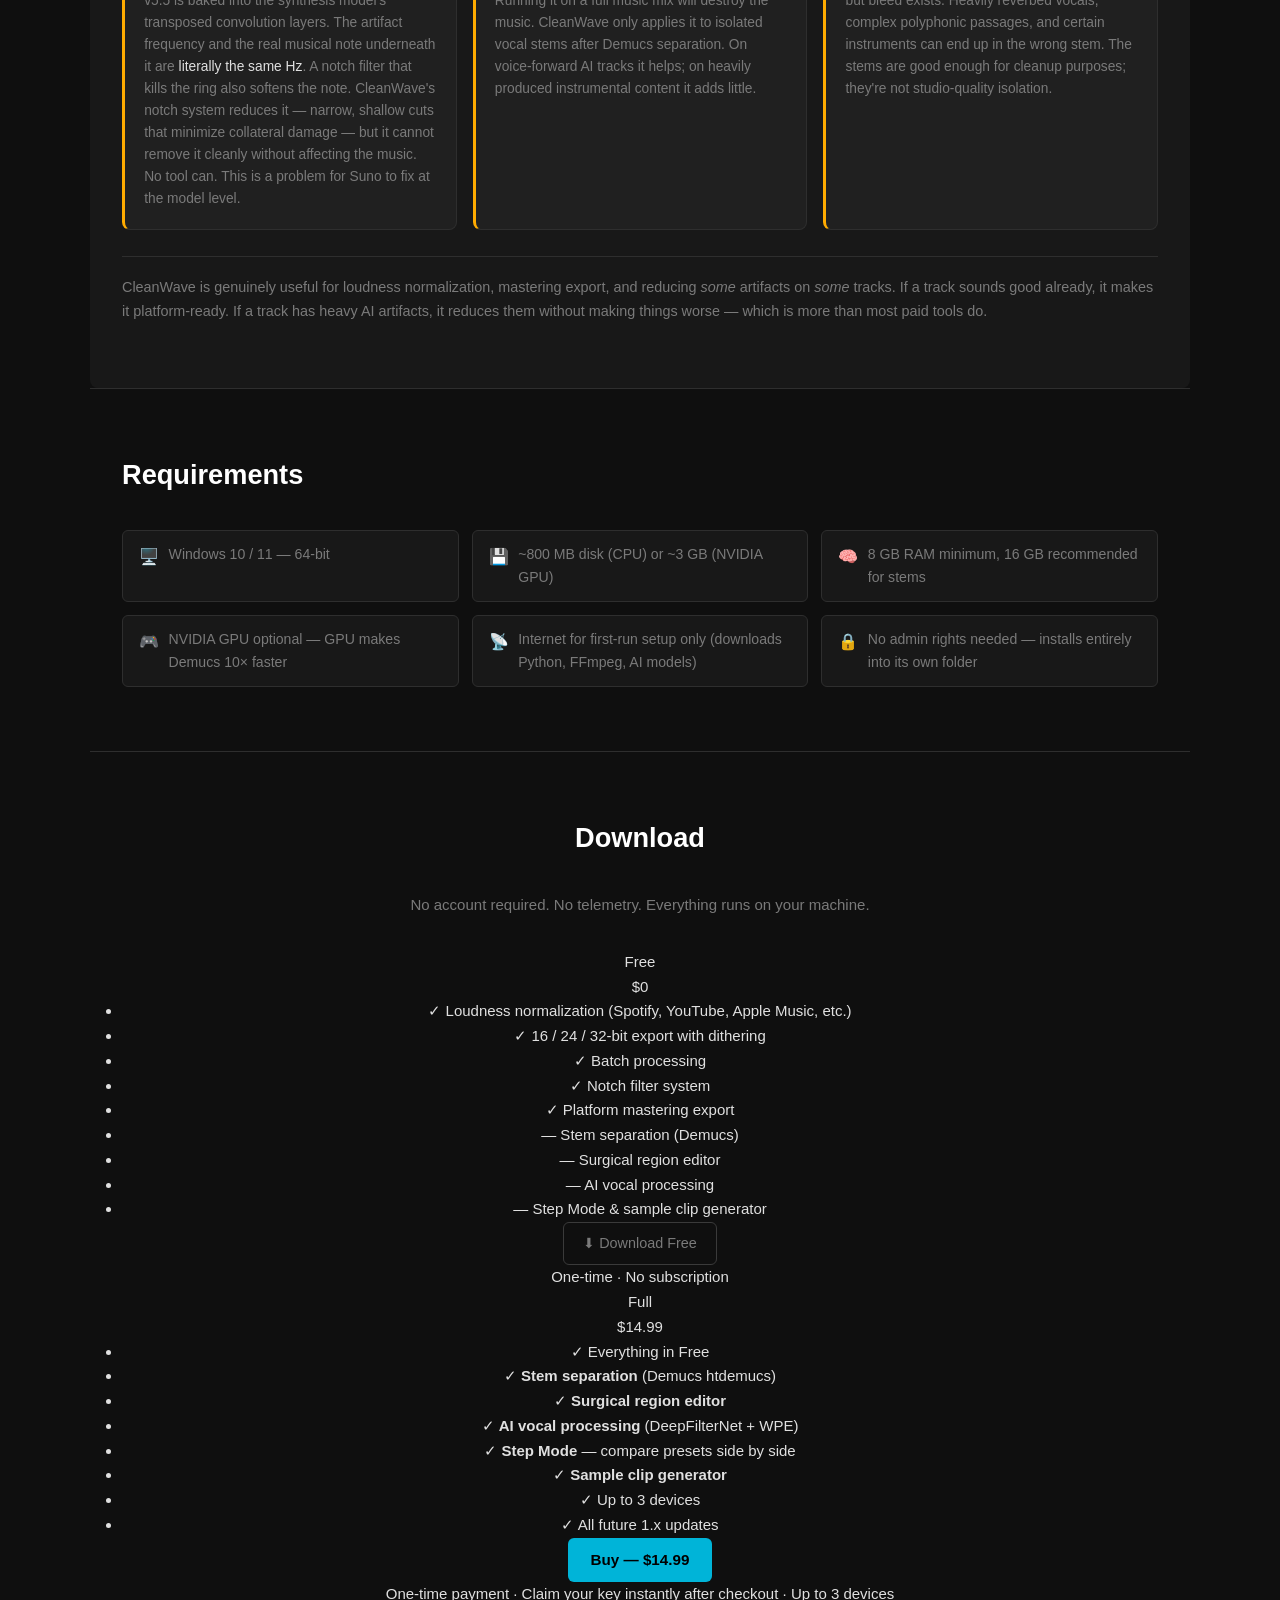
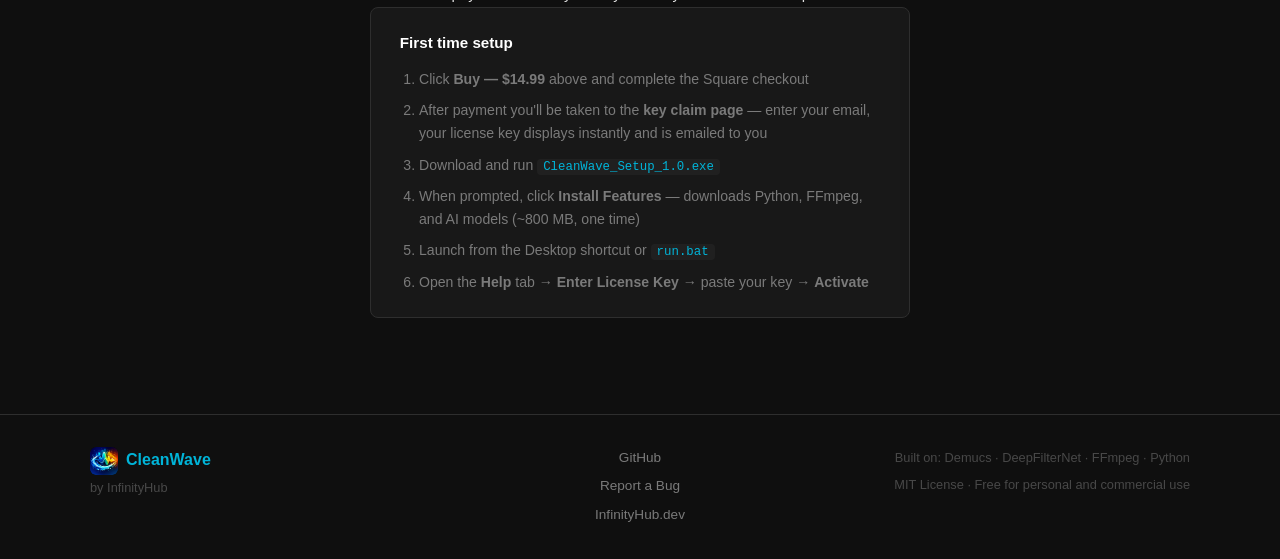
==== commit 8b7c5604: "Add files via upload" ====
--- a/index.html
+++ b/index.html
@@ -4,14 +4,52 @@
   <meta charset="UTF-8" />
   <meta name="viewport" content="width=device-width, initial-scale=1.0" />
   <title>CleanWave — Audio Finishing for AI Music</title>
-  <meta name="description" content="CleanWave is a free Windows toolkit for finishing AI-generated music. Loudness normalization, stem separation, surgical editing, and mastering export." />
+  <meta name="description" content="CleanWave is a Windows toolkit for finishing AI-generated music. Loudness normalization, stem separation, surgical region editing, and platform mastering export. Free tier included." />
+  <meta name="keywords" content="AI music cleanup, Suno artifact remover, stem separation, loudness normalization, audio mastering, Demucs, DeepFilterNet, Windows audio tool" />
+  <meta name="robots" content="index, follow" />
+  <link rel="canonical" href="https://cleanwave.infinityhub.dev/" />
   <!-- Open Graph -->
   <meta property="og:title" content="CleanWave — Audio Finishing for AI Music" />
-  <meta property="og:description" content="Free Windows toolkit for finishing AI-generated music. Loudness normalization, stem separation, surgical editing, and mastering export." />
+  <meta property="og:description" content="Loudness normalization, stem separation, surgical region editing, and platform mastering export for AI-generated music. Windows app, free tier included." />
   <meta property="og:image" content="https://cleanwave.infinityhub.dev/assets/og-image.png" />
   <meta property="og:url" content="https://cleanwave.infinityhub.dev" />
   <meta property="og:type" content="website" />
   <meta name="twitter:card" content="summary_large_image" />
+  <meta name="twitter:title" content="CleanWave — Audio Finishing for AI Music" />
+  <meta name="twitter:description" content="Loudness normalization, stem separation, surgical editing, and mastering export for AI-generated music. Windows app, free tier included." />
+  <!-- Structured data -->
+  <script type="application/ld+json">
+  {
+    "@context": "https://schema.org",
+    "@type": "SoftwareApplication",
+    "name": "CleanWave",
+    "description": "Audio finishing toolkit for AI-generated music. Loudness normalization, stem separation, surgical region editing, AI vocal processing, and platform mastering export for Windows.",
+    "applicationCategory": "MultimediaApplication",
+    "operatingSystem": "Windows 10, Windows 11",
+    "softwareVersion": "1.0",
+    "offers": [
+      {
+        "@type": "Offer",
+        "name": "Free",
+        "price": "0",
+        "priceCurrency": "USD"
+      },
+      {
+        "@type": "Offer",
+        "name": "Full License",
+        "price": "14.99",
+        "priceCurrency": "USD",
+        "url": "https://square.link/u/hLCWFLm0"
+      }
+    ],
+    "url": "https://cleanwave.infinityhub.dev",
+    "publisher": {
+      "@type": "Organization",
+      "name": "Infinity Solutions LLC",
+      "url": "https://infinityhub.dev"
+    }
+  }
+  </script>
   <link rel="stylesheet" href="style.css" />
   <link rel="icon" type="image/png" href="assets/favicon.png" />
 </head>
@@ -34,7 +72,7 @@
   <!-- ── Hero ─────────────────────────────────────────────────────────── -->
   <section class="hero">
     <div class="hero-inner">
-      <div class="badge">Free · Windows 64-bit · No system install</div>
+      <div class="badge">Windows 10 / 11 · 64-bit · One-time $14.99 · Free tier included</div>
       <h1>CleanWave</h1>
       <p class="tagline">Audio finishing toolkit for AI-generated music.</p>
       <p class="sub">
@@ -43,45 +81,9 @@
         AI music generators leave behind.
       </p>
       <div class="hero-actions">
-        <a href="https://square.link/u/hLCWFLm0" class="btn-primary">Buy — $14.99</a>
+        <a href="https://square.link/u/hLCWFLm0" class="btn-primary">Buy Full License — $14.99</a>
+        <a href="#download" class="btn-secondary">Download Free</a>
         <a href="#features" class="btn-secondary">See what it does</a>
-      </div>
-    </div>
-    <div class="hero-visual" aria-hidden="true">
-      <div class="mock-window">
-        <div class="mock-titlebar">
-          <span class="mock-dot red"></span>
-          <span class="mock-dot amber"></span>
-          <span class="mock-dot green"></span>
-          <span class="mock-title">CleanWave 1.0</span>
-        </div>
-        <div class="mock-tabs">
-          <span class="mock-tab active">Clean</span>
-          <span class="mock-tab">Stems</span>
-          <span class="mock-tab">Editor</span>
-          <span class="mock-tab">Output</span>
-        </div>
-        <div class="mock-body">
-          <div class="mock-preset-row">
-            <span class="mock-label">Preset</span>
-            <span class="mock-chip">Gentle</span>
-            <span class="mock-chip active">Balanced</span>
-            <span class="mock-chip">Vocal</span>
-            <span class="mock-chip">Strong</span>
-          </div>
-          <div class="mock-waveform">
-            <svg viewBox="0 0 320 48" xmlns="http://www.w3.org/2000/svg">
-              <polyline points="0,24 8,18 16,28 24,12 32,30 40,20 48,26 56,10 64,32 72,22 80,28 88,14 96,30 104,24 112,16 120,32 128,20 136,26 144,8 152,34 160,22 168,28 176,14 184,30 192,24 200,18 208,28 216,12 224,32 232,20 240,26 248,14 256,30 264,22 272,18 280,30 288,16 296,28 304,22 312,26 320,24"
-                fill="none" stroke="#00b4d8" stroke-width="1.5" opacity="0.7"/>
-              <rect x="80" y="8" width="60" height="32" fill="#00b4d8" opacity="0.12" rx="2"/>
-              <rect x="200" y="8" width="40" height="32" fill="#a855f7" opacity="0.12" rx="2"/>
-            </svg>
-          </div>
-          <div class="mock-stat-row">
-            <span class="mock-stat green">✓ 12 files processed</span>
-            <span class="mock-stat">→ output\cleaned\</span>
-          </div>
-        </div>
       </div>
     </div>
   </section>
